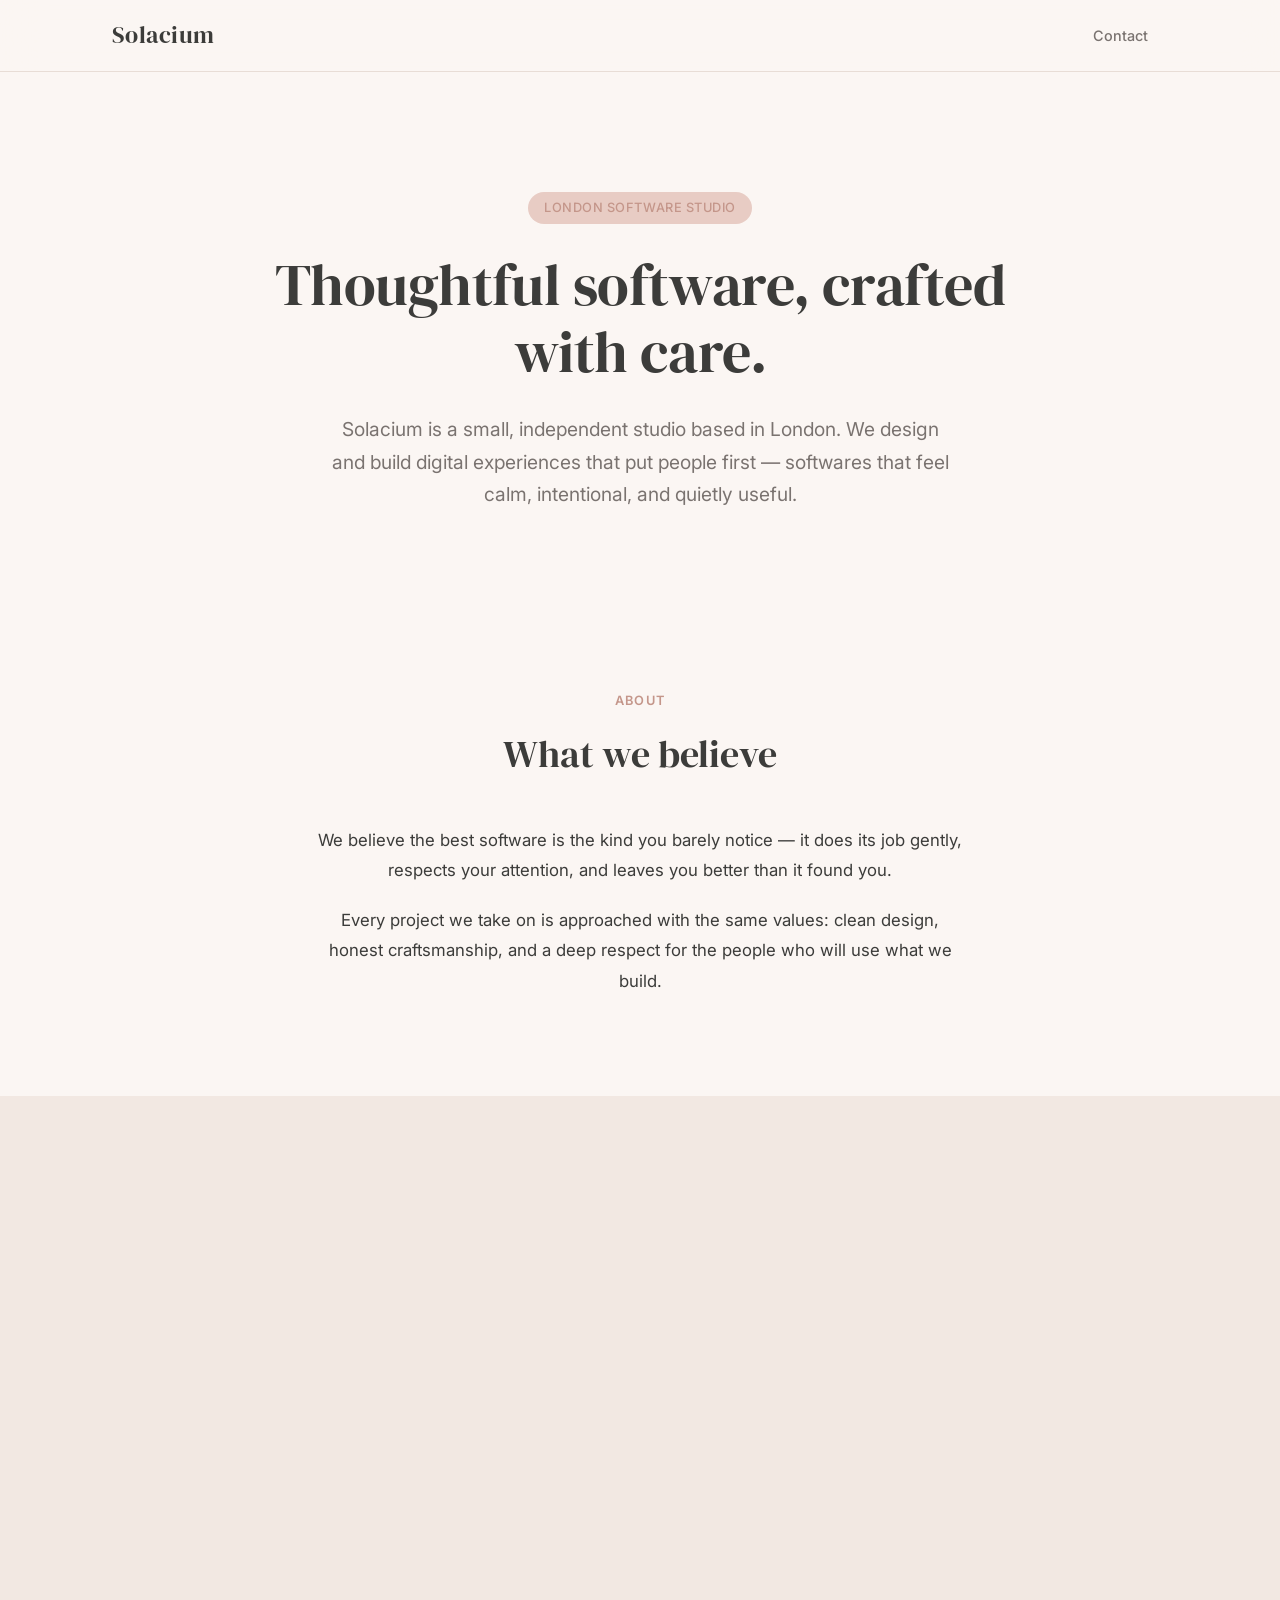
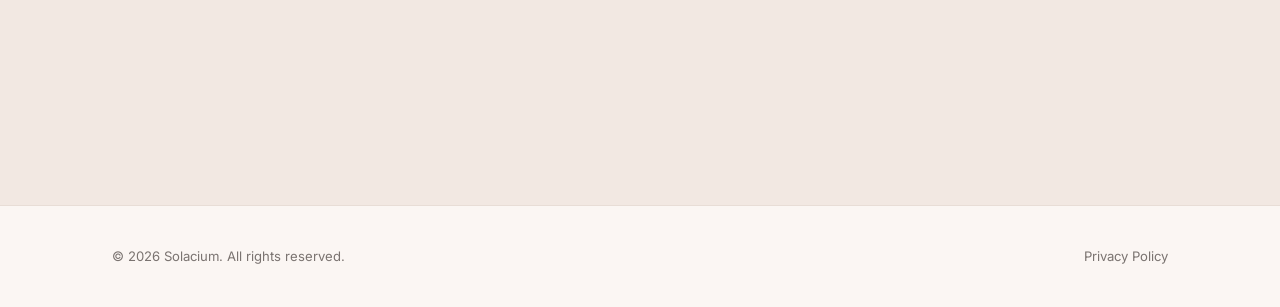
==== index.html @ 65225e89 "Initial Solacium website" ====
<!DOCTYPE html>
<html lang="en">
<head>
  <meta charset="UTF-8">
  <meta name="viewport" content="width=device-width, initial-scale=1.0">
  <title>Solacium — A London software studio</title>
  <meta name="description" content="Solacium is a London-based software studio crafting thoughtful digital experiences.">

  <meta property="og:title" content="Solacium">
  <meta property="og:description" content="A London-based software studio crafting thoughtful digital experiences.">
  <meta property="og:type" content="website">

  <link rel="preconnect" href="https://fonts.googleapis.com">
  <link rel="preconnect" href="https://fonts.gstatic.com" crossorigin>
  <link href="https://fonts.googleapis.com/css2?family=DM+Serif+Display&family=Inter:wght@400;500;600&display=swap" rel="stylesheet">

  <link rel="icon" type="image/png" href="/favicon.png">
  <link rel="apple-touch-icon" href="/favicon.png">
  <link rel="stylesheet" href="css/style.css">
</head>
<body>

  <!-- ─── Header ─── -->
  <header class="header" id="header">
    <div class="header-inner">
      <a href="/" class="logo">Solacium</a>
      <nav class="nav">
        <a href="#contact" class="nav-link">Contact</a>
      </nav>
    </div>
  </header>

  <!-- ─── Hero ─── -->
  <section class="hero">
    <div class="hero-inner">
      <span class="hero-badge fade-in-load">London Software Studio</span>
      <h1 class="fade-in-load delay-1">Thoughtful software, crafted with care.</h1>
      <p class="fade-in-load delay-2">Solacium is a small, independent studio based in London. We design and build digital experiences that put people first — softwares that feel calm, intentional, and quietly useful.</p>
    </div>
  </section>

  <!-- ─── About ─── -->
  <section class="section">
    <div class="section-inner">
      <div class="section-label fade-in">About</div>
      <h2 class="section-title fade-in">What we believe</h2>
      <p class="fade-in">We believe the best software is the kind you barely notice — it does its job gently, respects your attention, and leaves you better than it found you.</p>
      <p class="fade-in">Every project we take on is approached with the same values: clean design, honest craftsmanship, and a deep respect for the people who will use what we build.</p>
    </div>
  </section>

  <!-- ─── Contact ─── -->
  <section class="contact" id="contact">
    <div class="contact-inner">
      <h2 class="fade-in">Get in touch</h2>
      <p class="fade-in">We'd love to hear from you. Whether you have a question, an idea, or simply want to say hello, send us a message.</p>
      <form class="contact-form fade-in" method="POST" action="https://formspree.io/f/mlgoawag">
        <input type="text" name="name" placeholder="Your name" required>
        <input type="email" name="email" placeholder="Your email address" required>
        <textarea name="message" placeholder="Your message" required></textarea>
        <input type="hidden" name="_subject" value="New message from solacium.dev">
        <button type="submit">Send message</button>
      </form>
    </div>
  </section>

  <!-- ─── Footer ─── -->
  <footer class="footer">
    <div class="footer-inner">
      <div class="footer-left">&copy; 2026 Solacium. All rights reserved.</div>
      <div class="footer-links">
        <a href="/privacy.html">Privacy Policy</a>
      </div>
    </div>
  </footer>

  <script>
    // Sticky header shadow on scroll
    const header = document.getElementById('header');
    window.addEventListener('scroll', () => {
      header.classList.toggle('scrolled', window.scrollY > 10);
    });

    // Contact form handling
    document.querySelectorAll('.contact-form').forEach(function(form) {
      form.addEventListener('submit', function(e) {
        e.preventDefault();
        var btn = form.querySelector('button');
        btn.textContent = 'Sending...';
        btn.disabled = true;

        fetch(form.action, {
          method: 'POST',
          body: new FormData(form),
          headers: { 'Accept': 'application/json' }
        }).then(function(r) {
          if (r.ok) {
            btn.textContent = "Message sent — thank you!";
            form.querySelectorAll('input, textarea').forEach(function(el) {
              el.disabled = true;
              if (el.type !== 'hidden') el.value = '';
            });
          } else {
            btn.textContent = 'Try again';
            btn.disabled = false;
          }
        }).catch(function() {
          btn.textContent = 'Try again';
          btn.disabled = false;
        });
      });
    });

    // Scroll fade-in
    const observer = new IntersectionObserver((entries) => {
      entries.forEach(entry => {
        if (entry.isIntersecting) {
          entry.target.classList.add('visible');
        }
      });
    }, { threshold: 0.15 });

    document.querySelectorAll('.fade-in').forEach(el => observer.observe(el));
  </script>

</body>
</html>
---- css/style.css ----
/* ─── Reset & Base ─── */
*, *::before, *::after {
  margin: 0;
  padding: 0;
  box-sizing: border-box;
}

:root {
  --color-bg: #FBF6F3;
  --color-bg-warm: #F2E8E2;
  --color-text: #3C3C3A;
  --color-text-light: #7A7370;
  --color-accent: #C4968A;
  --color-accent-soft: #E8CCC4;
  --color-white: #FFFFFF;
  --color-card-bg: #FFFFFF;
  --color-border: #E8DDD6;
  --font-heading: 'DM Serif Display', Georgia, serif;
  --font-body: 'Inter', -apple-system, BlinkMacSystemFont, sans-serif;
  --max-width: 1120px;
  --header-height: 72px;
}

html {
  scroll-behavior: smooth;
  font-size: 16px;
}

body {
  font-family: var(--font-body);
  color: var(--color-text);
  background-color: var(--color-bg);
  line-height: 1.6;
  -webkit-font-smoothing: antialiased;
}

a {
  text-decoration: none;
  color: inherit;
}

/* ─── Header ─── */
.header {
  position: fixed;
  top: 0;
  left: 0;
  right: 0;
  height: var(--header-height);
  background: rgba(251, 246, 243, 0.85);
  backdrop-filter: blur(20px);
  -webkit-backdrop-filter: blur(20px);
  z-index: 100;
  border-bottom: 1px solid var(--color-border);
  transition: box-shadow 0.3s ease;
}

.header.scrolled {
  box-shadow: 0 2px 20px rgba(0, 0, 0, 0.06);
}

.header-inner {
  max-width: var(--max-width);
  margin: 0 auto;
  padding: 0 32px;
  height: 100%;
  display: flex;
  align-items: center;
  justify-content: space-between;
}

.logo {
  font-family: var(--font-heading);
  font-size: 1.5rem;
  color: var(--color-text);
  letter-spacing: 0.02em;
}

.nav {
  display: flex;
  gap: 8px;
}

.nav-link {
  font-size: 0.9rem;
  font-weight: 500;
  color: var(--color-text-light);
  padding: 8px 20px;
  border-radius: 100px;
  transition: all 0.2s ease;
}

.nav-link:hover {
  color: var(--color-text);
  background: var(--color-bg-warm);
}

/* ─── Hero ─── */
.hero {
  padding-top: calc(var(--header-height) + 120px);
  padding-bottom: 100px;
  text-align: center;
}

.hero-inner {
  max-width: 800px;
  margin: 0 auto;
  padding: 0 32px;
}

.hero-badge {
  display: inline-block;
  font-size: 0.8rem;
  font-weight: 500;
  color: var(--color-accent);
  background: var(--color-accent-soft);
  padding: 6px 16px;
  border-radius: 100px;
  margin-bottom: 28px;
  letter-spacing: 0.04em;
  text-transform: uppercase;
}

.hero h1 {
  font-family: var(--font-heading);
  font-size: 3.6rem;
  font-weight: 400;
  line-height: 1.15;
  color: var(--color-text);
  margin-bottom: 28px;
  letter-spacing: -0.01em;
}

.hero p {
  font-size: 1.2rem;
  color: var(--color-text-light);
  max-width: 620px;
  margin: 0 auto;
  line-height: 1.7;
}

/* ─── Section ─── */
.section {
  padding: 80px 0;
}

.section-inner {
  max-width: 720px;
  margin: 0 auto;
  padding: 0 32px;
}

.section-label {
  font-size: 0.8rem;
  font-weight: 600;
  color: var(--color-accent);
  text-transform: uppercase;
  letter-spacing: 0.1em;
  text-align: center;
  margin-bottom: 12px;
}

.section-title {
  font-family: var(--font-heading);
  font-size: 2.4rem;
  font-weight: 400;
  text-align: center;
  margin-bottom: 40px;
  color: var(--color-text);
}

.section p {
  font-size: 1.05rem;
  color: var(--color-text);
  line-height: 1.8;
  text-align: center;
  margin-bottom: 20px;
}

/* ─── Contact ─── */
.contact {
  padding: 80px 0 120px;
  background: var(--color-bg-warm);
  text-align: center;
}

.contact-inner {
  max-width: 560px;
  margin: 0 auto;
  padding: 0 32px;
}

.contact h2 {
  font-family: var(--font-heading);
  font-size: 2.4rem;
  font-weight: 400;
  margin-bottom: 16px;
  color: var(--color-text);
}

.contact p {
  font-size: 1.05rem;
  color: var(--color-text-light);
  margin-bottom: 36px;
  line-height: 1.7;
}

.contact-form {
  display: flex;
  flex-direction: column;
  gap: 14px;
}

.contact-form input,
.contact-form textarea {
  padding: 14px 20px;
  border-radius: 12px;
  border: 1px solid var(--color-border);
  background: var(--color-white);
  font-family: var(--font-body);
  font-size: 0.95rem;
  color: var(--color-text);
  outline: none;
  transition: border-color 0.2s;
  width: 100%;
}

.contact-form input:focus,
.contact-form textarea:focus {
  border-color: var(--color-accent);
}

.contact-form textarea {
  min-height: 140px;
  resize: vertical;
  font-family: var(--font-body);
}

.contact-form input::placeholder,
.contact-form textarea::placeholder {
  color: var(--color-text-light);
}

.contact-form button {
  padding: 16px 32px;
  border-radius: 12px;
  border: none;
  background: var(--color-text);
  color: var(--color-white);
  font-family: var(--font-body);
  font-size: 0.95rem;
  font-weight: 500;
  cursor: pointer;
  transition: all 0.25s ease;
  margin-top: 8px;
}

.contact-form button:hover:not(:disabled) {
  background: #2a2a28;
  transform: translateY(-1px);
}

.contact-form button:disabled {
  cursor: default;
  background: var(--color-accent);
}

/* ─── Footer ─── */
.footer {
  padding: 40px 0;
  border-top: 1px solid var(--color-border);
  background: var(--color-bg);
}

.footer-inner {
  max-width: var(--max-width);
  margin: 0 auto;
  padding: 0 32px;
  display: flex;
  justify-content: space-between;
  align-items: center;
}

.footer-left {
  font-size: 0.82rem;
  color: var(--color-text-light);
}

.footer-links {
  display: flex;
  gap: 24px;
}

.footer-links a {
  font-size: 0.82rem;
  color: var(--color-text-light);
  transition: color 0.2s;
}

.footer-links a:hover {
  color: var(--color-text);
}

/* ─── Scroll Fade-in ─── */
.fade-in {
  opacity: 0;
  transform: translateY(24px);
  transition: opacity 0.7s ease, transform 0.7s ease;
}

.fade-in.visible {
  opacity: 1;
  transform: translateY(0);
}

.fade-in-load {
  opacity: 0;
  transform: translateY(24px);
  animation: fadeInUp 0.7s ease forwards;
}

@keyframes fadeInUp {
  to {
    opacity: 1;
    transform: translateY(0);
  }
}

.fade-in-load.delay-1 { animation-delay: 0.1s; }
.fade-in-load.delay-2 { animation-delay: 0.2s; }
.fade-in-load.delay-3 { animation-delay: 0.3s; }

/* ─── Responsive ─── */
@media (max-width: 768px) {
  .hero {
    padding-top: calc(var(--header-height) + 60px);
    padding-bottom: 60px;
  }

  .hero h1 {
    font-size: 2.4rem;
  }

  .hero p {
    font-size: 1rem;
  }

  .section-title,
  .contact h2 {
    font-size: 1.9rem;
  }

  .footer-inner {
    flex-direction: column;
    gap: 16px;
    text-align: center;
  }

  .section-inner,
  .contact-inner,
  .hero-inner,
  .header-inner {
    padding: 0 20px;
  }
}
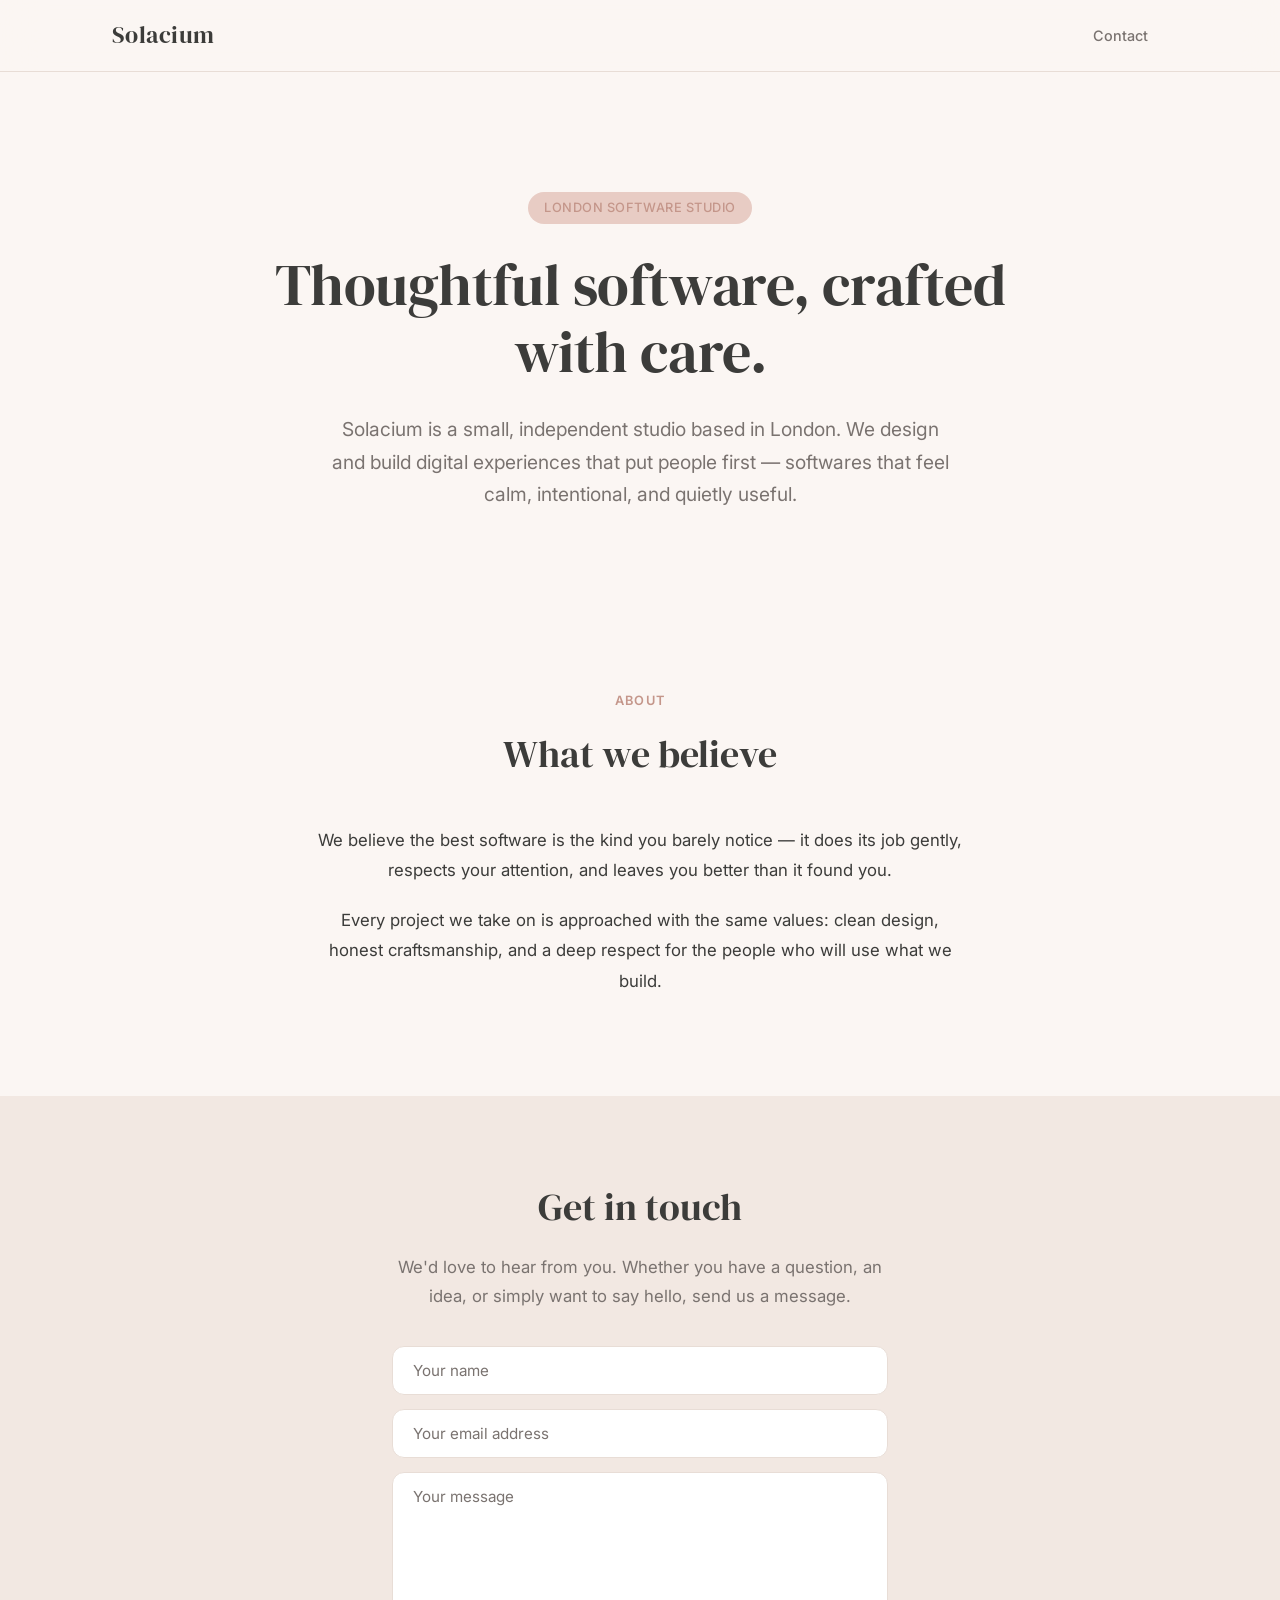
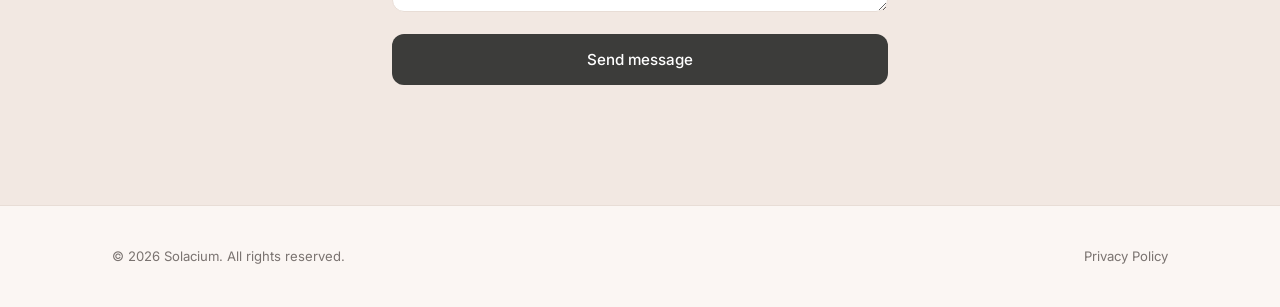
==== commit cf529368: "Add noindex meta tags and block all crawlers" ====
--- a/index.html
+++ b/index.html
@@ -5,6 +5,9 @@
   <meta name="viewport" content="width=device-width, initial-scale=1.0">
   <title>Solacium — A London software studio</title>
   <meta name="description" content="Solacium is a London-based software studio crafting thoughtful digital experiences.">
+
+  <meta name="robots" content="noindex, nofollow, noarchive, nosnippet, noimageindex">
+  <meta name="googlebot" content="noindex, nofollow">
 
   <meta property="og:title" content="Solacium">
   <meta property="og:description" content="A London-based software studio crafting thoughtful digital experiences.">
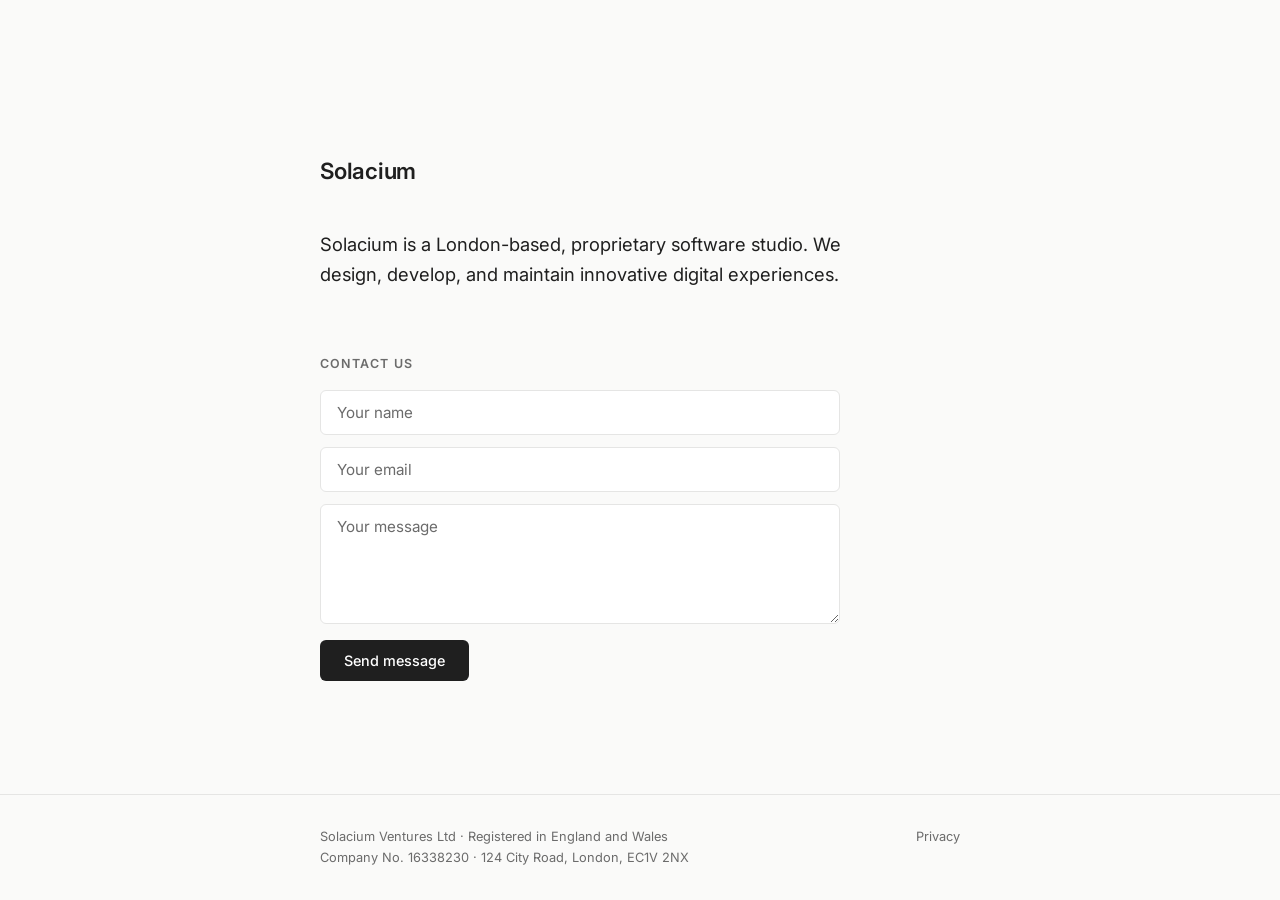
==== commit 401de421: "Minimal neutral redesign" ====
--- a/index.html
+++ b/index.html
@@ -3,19 +3,14 @@
 <head>
   <meta charset="UTF-8">
   <meta name="viewport" content="width=device-width, initial-scale=1.0">
-  <title>Solacium — A London software studio</title>
-  <meta name="description" content="Solacium is a London-based software studio crafting thoughtful digital experiences.">
-
+  <title>Solacium</title>
+  <meta name="description" content="Solacium — a London-based software studio.">
   <meta name="robots" content="noindex, nofollow, noarchive, nosnippet, noimageindex">
   <meta name="googlebot" content="noindex, nofollow">
 
-  <meta property="og:title" content="Solacium">
-  <meta property="og:description" content="A London-based software studio crafting thoughtful digital experiences.">
-  <meta property="og:type" content="website">
-
   <link rel="preconnect" href="https://fonts.googleapis.com">
   <link rel="preconnect" href="https://fonts.gstatic.com" crossorigin>
-  <link href="https://fonts.googleapis.com/css2?family=DM+Serif+Display&family=Inter:wght@400;500;600&display=swap" rel="stylesheet">
+  <link href="https://fonts.googleapis.com/css2?family=Inter:wght@400;500;600&display=swap" rel="stylesheet">
 
   <link rel="icon" type="image/png" href="/favicon.png">
   <link rel="apple-touch-icon" href="/favicon.png">
@@ -23,67 +18,39 @@
 </head>
 <body>
 
-  <!-- ─── Header ─── -->
-  <header class="header" id="header">
-    <div class="header-inner">
-      <a href="/" class="logo">Solacium</a>
-      <nav class="nav">
-        <a href="#contact" class="nav-link">Contact</a>
-      </nav>
+  <main>
+    <div class="container">
+      <div class="hero">
+        <div class="logo">Solacium</div>
+        <p class="tagline">Solacium is a London-based, proprietary software studio. We design, develop, and maintain innovative digital experiences.</p>
+      </div>
+
+      <div class="contact-section">
+        <div class="contact-label">Contact us</div>
+        <form class="contact-form" method="POST" action="https://formspree.io/f/mlgoawag">
+          <input type="text" name="name" placeholder="Your name" required>
+          <input type="email" name="email" placeholder="Your email" required>
+          <textarea name="message" placeholder="Your message" required></textarea>
+          <input type="hidden" name="_subject" value="New message from solacium.dev">
+          <button type="submit">Send message</button>
+        </form>
+      </div>
     </div>
-  </header>
+  </main>
 
-  <!-- ─── Hero ─── -->
-  <section class="hero">
-    <div class="hero-inner">
-      <span class="hero-badge fade-in-load">London Software Studio</span>
-      <h1 class="fade-in-load delay-1">Thoughtful software, crafted with care.</h1>
-      <p class="fade-in-load delay-2">Solacium is a small, independent studio based in London. We design and build digital experiences that put people first — softwares that feel calm, intentional, and quietly useful.</p>
-    </div>
-  </section>
-
-  <!-- ─── About ─── -->
-  <section class="section">
-    <div class="section-inner">
-      <div class="section-label fade-in">About</div>
-      <h2 class="section-title fade-in">What we believe</h2>
-      <p class="fade-in">We believe the best software is the kind you barely notice — it does its job gently, respects your attention, and leaves you better than it found you.</p>
-      <p class="fade-in">Every project we take on is approached with the same values: clean design, honest craftsmanship, and a deep respect for the people who will use what we build.</p>
-    </div>
-  </section>
-
-  <!-- ─── Contact ─── -->
-  <section class="contact" id="contact">
-    <div class="contact-inner">
-      <h2 class="fade-in">Get in touch</h2>
-      <p class="fade-in">We'd love to hear from you. Whether you have a question, an idea, or simply want to say hello, send us a message.</p>
-      <form class="contact-form fade-in" method="POST" action="https://formspree.io/f/mlgoawag">
-        <input type="text" name="name" placeholder="Your name" required>
-        <input type="email" name="email" placeholder="Your email address" required>
-        <textarea name="message" placeholder="Your message" required></textarea>
-        <input type="hidden" name="_subject" value="New message from solacium.dev">
-        <button type="submit">Send message</button>
-      </form>
-    </div>
-  </section>
-
-  <!-- ─── Footer ─── -->
   <footer class="footer">
     <div class="footer-inner">
-      <div class="footer-left">&copy; 2026 Solacium. All rights reserved.</div>
+      <div class="footer-info">
+        Solacium Ventures Ltd &middot; Registered in England and Wales<br>
+        Company No. 16338230 &middot; 124 City Road, London, EC1V 2NX
+      </div>
       <div class="footer-links">
-        <a href="/privacy.html">Privacy Policy</a>
+        <a href="/privacy.html">Privacy</a>
       </div>
     </div>
   </footer>
 
   <script>
-    // Sticky header shadow on scroll
-    const header = document.getElementById('header');
-    window.addEventListener('scroll', () => {
-      header.classList.toggle('scrolled', window.scrollY > 10);
-    });
-
     // Contact form handling
     document.querySelectorAll('.contact-form').forEach(function(form) {
       form.addEventListener('submit', function(e) {
@@ -98,7 +65,7 @@
           headers: { 'Accept': 'application/json' }
         }).then(function(r) {
           if (r.ok) {
-            btn.textContent = "Message sent — thank you!";
+            btn.textContent = 'Message sent — thank you';
             form.querySelectorAll('input, textarea').forEach(function(el) {
               el.disabled = true;
               if (el.type !== 'hidden') el.value = '';
@@ -113,17 +80,6 @@
         });
       });
     });
-
-    // Scroll fade-in
-    const observer = new IntersectionObserver((entries) => {
-      entries.forEach(entry => {
-        if (entry.isIntersecting) {
-          entry.target.classList.add('visible');
-        }
-      });
-    }, { threshold: 0.15 });
-
-    document.querySelectorAll('.fade-in').forEach(el => observer.observe(el));
   </script>
 
 </body>
--- a/css/style.css
+++ b/css/style.css
@@ -6,23 +6,17 @@
 }
 
 :root {
-  --color-bg: #FBF6F3;
-  --color-bg-warm: #F2E8E2;
-  --color-text: #3C3C3A;
-  --color-text-light: #7A7370;
-  --color-accent: #C4968A;
-  --color-accent-soft: #E8CCC4;
-  --color-white: #FFFFFF;
-  --color-card-bg: #FFFFFF;
-  --color-border: #E8DDD6;
-  --font-heading: 'DM Serif Display', Georgia, serif;
+  --color-bg: #FAFAF9;
+  --color-surface: #FFFFFF;
+  --color-text: #1F1F1F;
+  --color-text-light: #6B6B6B;
+  --color-border: #E5E5E4;
+  --color-accent: #1F1F1F;
   --font-body: 'Inter', -apple-system, BlinkMacSystemFont, sans-serif;
-  --max-width: 1120px;
-  --header-height: 72px;
+  --max-width: 640px;
 }
 
 html {
-  scroll-behavior: smooth;
   font-size: 16px;
 }
 
@@ -32,333 +26,229 @@
   background-color: var(--color-bg);
   line-height: 1.6;
   -webkit-font-smoothing: antialiased;
+  min-height: 100vh;
+  display: flex;
+  flex-direction: column;
 }
 
 a {
+  color: var(--color-text);
   text-decoration: none;
-  color: inherit;
-}
-
-/* ─── Header ─── */
-.header {
-  position: fixed;
-  top: 0;
-  left: 0;
-  right: 0;
-  height: var(--header-height);
-  background: rgba(251, 246, 243, 0.85);
-  backdrop-filter: blur(20px);
-  -webkit-backdrop-filter: blur(20px);
-  z-index: 100;
-  border-bottom: 1px solid var(--color-border);
-  transition: box-shadow 0.3s ease;
-}
-
-.header.scrolled {
-  box-shadow: 0 2px 20px rgba(0, 0, 0, 0.06);
-}
-
-.header-inner {
+}
+
+a:hover {
+  text-decoration: underline;
+}
+
+/* ─── Main ─── */
+main {
+  flex: 1;
+  display: flex;
+  align-items: center;
+  justify-content: center;
+  padding: 80px 24px 40px;
+}
+
+.container {
   max-width: var(--max-width);
-  margin: 0 auto;
-  padding: 0 32px;
-  height: 100%;
-  display: flex;
-  align-items: center;
-  justify-content: space-between;
+  width: 100%;
+}
+
+/* ─── Hero ─── */
+.hero {
+  margin-bottom: 64px;
 }
 
 .logo {
-  font-family: var(--font-heading);
-  font-size: 1.5rem;
-  color: var(--color-text);
-  letter-spacing: 0.02em;
-}
-
-.nav {
-  display: flex;
-  gap: 8px;
-}
-
-.nav-link {
+  font-size: 1.4rem;
+  font-weight: 600;
+  letter-spacing: -0.01em;
+  margin-bottom: 40px;
+  color: var(--color-text);
+}
+
+.tagline {
+  font-size: 1.15rem;
+  line-height: 1.65;
+  color: var(--color-text);
+  max-width: 560px;
+}
+
+/* ─── Contact ─── */
+.contact-section {
+  margin-top: 48px;
+}
+
+.contact-label {
+  font-size: 0.78rem;
+  font-weight: 600;
+  color: var(--color-text-light);
+  text-transform: uppercase;
+  letter-spacing: 0.1em;
+  margin-bottom: 16px;
+}
+
+.contact-form {
+  display: flex;
+  flex-direction: column;
+  gap: 12px;
+  max-width: 520px;
+}
+
+.contact-form input,
+.contact-form textarea {
+  padding: 12px 16px;
+  border-radius: 6px;
+  border: 1px solid var(--color-border);
+  background: var(--color-surface);
+  font-family: var(--font-body);
+  font-size: 0.95rem;
+  color: var(--color-text);
+  outline: none;
+  transition: border-color 0.15s;
+  width: 100%;
+}
+
+.contact-form input:focus,
+.contact-form textarea:focus {
+  border-color: var(--color-text);
+}
+
+.contact-form textarea {
+  min-height: 120px;
+  resize: vertical;
+  font-family: var(--font-body);
+}
+
+.contact-form input::placeholder,
+.contact-form textarea::placeholder {
+  color: var(--color-text-light);
+}
+
+.contact-form button {
+  padding: 12px 24px;
+  border-radius: 6px;
+  border: none;
+  background: var(--color-text);
+  color: var(--color-surface);
+  font-family: var(--font-body);
   font-size: 0.9rem;
   font-weight: 500;
-  color: var(--color-text-light);
-  padding: 8px 20px;
-  border-radius: 100px;
-  transition: all 0.2s ease;
-}
-
-.nav-link:hover {
-  color: var(--color-text);
-  background: var(--color-bg-warm);
-}
-
-/* ─── Hero ─── */
-.hero {
-  padding-top: calc(var(--header-height) + 120px);
-  padding-bottom: 100px;
-  text-align: center;
-}
-
-.hero-inner {
-  max-width: 800px;
-  margin: 0 auto;
-  padding: 0 32px;
-}
-
-.hero-badge {
-  display: inline-block;
-  font-size: 0.8rem;
-  font-weight: 500;
-  color: var(--color-accent);
-  background: var(--color-accent-soft);
-  padding: 6px 16px;
-  border-radius: 100px;
-  margin-bottom: 28px;
-  letter-spacing: 0.04em;
-  text-transform: uppercase;
-}
-
-.hero h1 {
-  font-family: var(--font-heading);
-  font-size: 3.6rem;
-  font-weight: 400;
-  line-height: 1.15;
-  color: var(--color-text);
-  margin-bottom: 28px;
-  letter-spacing: -0.01em;
-}
-
-.hero p {
-  font-size: 1.2rem;
-  color: var(--color-text-light);
-  max-width: 620px;
-  margin: 0 auto;
-  line-height: 1.7;
-}
-
-/* ─── Section ─── */
-.section {
-  padding: 80px 0;
-}
-
-.section-inner {
-  max-width: 720px;
-  margin: 0 auto;
-  padding: 0 32px;
-}
-
-.section-label {
-  font-size: 0.8rem;
-  font-weight: 600;
-  color: var(--color-accent);
-  text-transform: uppercase;
-  letter-spacing: 0.1em;
-  text-align: center;
-  margin-bottom: 12px;
-}
-
-.section-title {
-  font-family: var(--font-heading);
-  font-size: 2.4rem;
-  font-weight: 400;
-  text-align: center;
-  margin-bottom: 40px;
-  color: var(--color-text);
-}
-
-.section p {
-  font-size: 1.05rem;
-  color: var(--color-text);
-  line-height: 1.8;
-  text-align: center;
-  margin-bottom: 20px;
-}
-
-/* ─── Contact ─── */
-.contact {
-  padding: 80px 0 120px;
-  background: var(--color-bg-warm);
-  text-align: center;
-}
-
-.contact-inner {
-  max-width: 560px;
-  margin: 0 auto;
-  padding: 0 32px;
-}
-
-.contact h2 {
-  font-family: var(--font-heading);
-  font-size: 2.4rem;
-  font-weight: 400;
-  margin-bottom: 16px;
-  color: var(--color-text);
-}
-
-.contact p {
-  font-size: 1.05rem;
-  color: var(--color-text-light);
-  margin-bottom: 36px;
-  line-height: 1.7;
-}
-
-.contact-form {
-  display: flex;
-  flex-direction: column;
-  gap: 14px;
-}
-
-.contact-form input,
-.contact-form textarea {
-  padding: 14px 20px;
-  border-radius: 12px;
-  border: 1px solid var(--color-border);
-  background: var(--color-white);
-  font-family: var(--font-body);
-  font-size: 0.95rem;
-  color: var(--color-text);
-  outline: none;
-  transition: border-color 0.2s;
-  width: 100%;
-}
-
-.contact-form input:focus,
-.contact-form textarea:focus {
-  border-color: var(--color-accent);
-}
-
-.contact-form textarea {
-  min-height: 140px;
-  resize: vertical;
-  font-family: var(--font-body);
-}
-
-.contact-form input::placeholder,
-.contact-form textarea::placeholder {
-  color: var(--color-text-light);
-}
-
-.contact-form button {
-  padding: 16px 32px;
-  border-radius: 12px;
-  border: none;
-  background: var(--color-text);
-  color: var(--color-white);
-  font-family: var(--font-body);
-  font-size: 0.95rem;
-  font-weight: 500;
   cursor: pointer;
-  transition: all 0.25s ease;
-  margin-top: 8px;
+  transition: background 0.15s;
+  align-self: flex-start;
+  margin-top: 4px;
 }
 
 .contact-form button:hover:not(:disabled) {
-  background: #2a2a28;
-  transform: translateY(-1px);
+  background: #000;
 }
 
 .contact-form button:disabled {
+  background: var(--color-text-light);
   cursor: default;
-  background: var(--color-accent);
 }
 
 /* ─── Footer ─── */
 .footer {
-  padding: 40px 0;
+  padding: 32px 24px;
   border-top: 1px solid var(--color-border);
-  background: var(--color-bg);
+  font-size: 0.8rem;
+  color: var(--color-text-light);
 }
 
 .footer-inner {
   max-width: var(--max-width);
   margin: 0 auto;
-  padding: 0 32px;
-  display: flex;
+  display: flex;
+  flex-wrap: wrap;
   justify-content: space-between;
-  align-items: center;
-}
-
-.footer-left {
-  font-size: 0.82rem;
-  color: var(--color-text-light);
-}
-
-.footer-links {
-  display: flex;
-  gap: 24px;
+  gap: 12px;
+}
+
+.footer-info {
+  line-height: 1.6;
 }
 
 .footer-links a {
-  font-size: 0.82rem;
-  color: var(--color-text-light);
-  transition: color 0.2s;
+  color: var(--color-text-light);
+  margin-left: 16px;
 }
 
 .footer-links a:hover {
   color: var(--color-text);
-}
-
-/* ─── Scroll Fade-in ─── */
-.fade-in {
-  opacity: 0;
-  transform: translateY(24px);
-  transition: opacity 0.7s ease, transform 0.7s ease;
-}
-
-.fade-in.visible {
-  opacity: 1;
-  transform: translateY(0);
-}
-
-.fade-in-load {
-  opacity: 0;
-  transform: translateY(24px);
-  animation: fadeInUp 0.7s ease forwards;
-}
-
-@keyframes fadeInUp {
-  to {
-    opacity: 1;
-    transform: translateY(0);
-  }
-}
-
-.fade-in-load.delay-1 { animation-delay: 0.1s; }
-.fade-in-load.delay-2 { animation-delay: 0.2s; }
-.fade-in-load.delay-3 { animation-delay: 0.3s; }
+  text-decoration: none;
+}
+
+/* ─── Privacy page ─── */
+.privacy main {
+  align-items: flex-start;
+}
+
+.privacy h1 {
+  font-size: 2rem;
+  font-weight: 600;
+  margin-bottom: 8px;
+  letter-spacing: -0.01em;
+}
+
+.privacy .subtitle {
+  font-size: 0.9rem;
+  color: var(--color-text-light);
+  margin-bottom: 40px;
+}
+
+.privacy h2 {
+  font-size: 1.15rem;
+  font-weight: 600;
+  margin-top: 32px;
+  margin-bottom: 12px;
+}
+
+.privacy p {
+  font-size: 0.95rem;
+  line-height: 1.7;
+  margin-bottom: 14px;
+}
+
+.privacy ul {
+  padding-left: 22px;
+  margin-bottom: 14px;
+}
+
+.privacy li {
+  font-size: 0.95rem;
+  line-height: 1.7;
+  margin-bottom: 6px;
+}
+
+.back-link {
+  display: inline-block;
+  font-size: 0.85rem;
+  color: var(--color-text-light);
+  margin-bottom: 24px;
+}
+
+.back-link:hover {
+  color: var(--color-text);
+  text-decoration: none;
+}
 
 /* ─── Responsive ─── */
-@media (max-width: 768px) {
-  .hero {
-    padding-top: calc(var(--header-height) + 60px);
-    padding-bottom: 60px;
-  }
-
-  .hero h1 {
-    font-size: 2.4rem;
-  }
-
-  .hero p {
-    font-size: 1rem;
-  }
-
-  .section-title,
-  .contact h2 {
-    font-size: 1.9rem;
+@media (max-width: 640px) {
+  main {
+    padding: 60px 20px 30px;
+  }
+
+  .tagline {
+    font-size: 1.05rem;
   }
 
   .footer-inner {
     flex-direction: column;
-    gap: 16px;
-    text-align: center;
-  }
-
-  .section-inner,
-  .contact-inner,
-  .hero-inner,
-  .header-inner {
-    padding: 0 20px;
-  }
-}
+  }
+
+  .footer-links a:first-child {
+    margin-left: 0;
+  }
+}
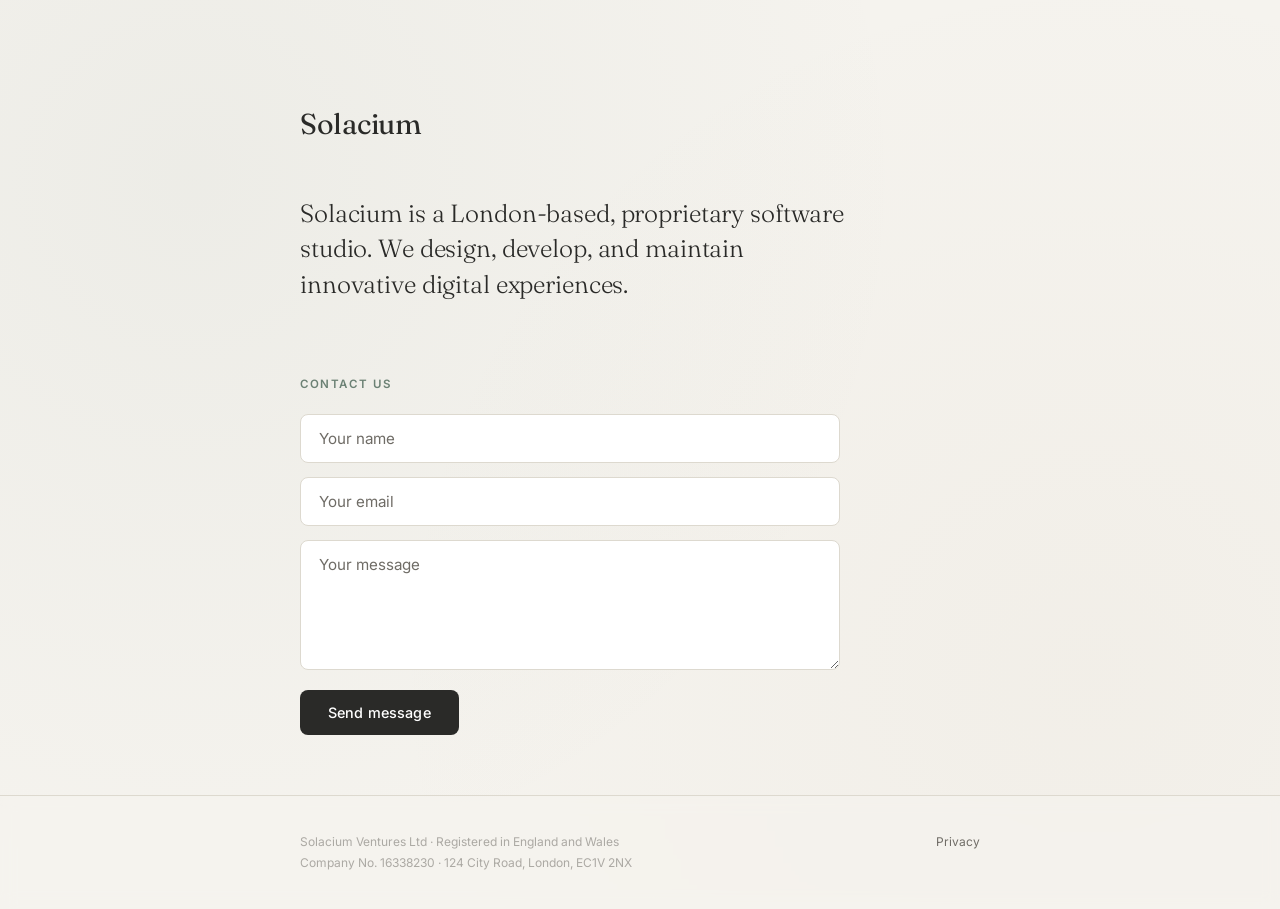
==== commit 15f7ed22: "Warmer beige background, Fraunces serif, real privacy policy, contact anchor, subtler footer" ====
--- a/index.html
+++ b/index.html
@@ -10,7 +10,7 @@
 
   <link rel="preconnect" href="https://fonts.googleapis.com">
   <link rel="preconnect" href="https://fonts.gstatic.com" crossorigin>
-  <link href="https://fonts.googleapis.com/css2?family=Inter:wght@400;500;600&display=swap" rel="stylesheet">
+  <link href="https://fonts.googleapis.com/css2?family=Fraunces:wght@300;400;500&family=Inter:wght@400;500;600&display=swap" rel="stylesheet">
 
   <link rel="icon" type="image/png" href="/favicon.png">
   <link rel="apple-touch-icon" href="/favicon.png">
@@ -25,7 +25,7 @@
         <p class="tagline">Solacium is a London-based, proprietary software studio. We design, develop, and maintain innovative digital experiences.</p>
       </div>
 
-      <div class="contact-section">
+      <div class="contact-section" id="contact">
         <div class="contact-label">Contact us</div>
         <form class="contact-form" method="POST" action="https://formspree.io/f/mlgoawag">
           <input type="text" name="name" placeholder="Your name" required>
@@ -51,7 +51,6 @@
   </footer>
 
   <script>
-    // Contact form handling
     document.querySelectorAll('.contact-form').forEach(function(form) {
       form.addEventListener('submit', function(e) {
         e.preventDefault();
--- a/css/style.css
+++ b/css/style.css
@@ -6,25 +6,32 @@
 }
 
 :root {
-  --color-bg: #FAFAF9;
+  --color-bg: #F5F3EE;
+  --color-bg-alt: #EEEBE3;
   --color-surface: #FFFFFF;
-  --color-text: #1F1F1F;
-  --color-text-light: #6B6B6B;
-  --color-border: #E5E5E4;
-  --color-accent: #1F1F1F;
+  --color-text: #2A2A28;
+  --color-text-light: #6F6C66;
+  --color-border: #DDD9CF;
+  --color-accent: #6B8174;
+  --font-heading: 'Fraunces', Georgia, serif;
   --font-body: 'Inter', -apple-system, BlinkMacSystemFont, sans-serif;
-  --max-width: 640px;
+  --max-width: 680px;
 }
 
 html {
   font-size: 16px;
+  scroll-behavior: smooth;
 }
 
 body {
   font-family: var(--font-body);
   color: var(--color-text);
   background-color: var(--color-bg);
-  line-height: 1.6;
+  background-image:
+    radial-gradient(circle at 15% 20%, rgba(107, 129, 116, 0.06) 0%, transparent 55%),
+    radial-gradient(circle at 85% 75%, rgba(180, 155, 120, 0.05) 0%, transparent 55%);
+  background-attachment: fixed;
+  line-height: 1.65;
   -webkit-font-smoothing: antialiased;
   min-height: 100vh;
   display: flex;
@@ -34,10 +41,11 @@
 a {
   color: var(--color-text);
   text-decoration: none;
+  transition: color 0.15s;
 }
 
 a:hover {
-  text-decoration: underline;
+  color: var(--color-accent);
 }
 
 /* ─── Main ─── */
@@ -46,7 +54,7 @@
   display: flex;
   align-items: center;
   justify-content: center;
-  padding: 80px 24px 40px;
+  padding: 100px 24px 60px;
 }
 
 .container {
@@ -56,66 +64,71 @@
 
 /* ─── Hero ─── */
 .hero {
-  margin-bottom: 64px;
+  margin-bottom: 72px;
 }
 
 .logo {
-  font-size: 1.4rem;
-  font-weight: 600;
+  font-family: var(--font-heading);
+  font-size: 1.8rem;
+  font-weight: 400;
   letter-spacing: -0.01em;
-  margin-bottom: 40px;
+  margin-bottom: 48px;
   color: var(--color-text);
 }
 
 .tagline {
-  font-size: 1.15rem;
-  line-height: 1.65;
+  font-family: var(--font-heading);
+  font-size: 1.55rem;
+  font-weight: 300;
+  line-height: 1.45;
   color: var(--color-text);
   max-width: 560px;
+  letter-spacing: -0.005em;
 }
 
 /* ─── Contact ─── */
 .contact-section {
-  margin-top: 48px;
+  margin-top: 56px;
 }
 
 .contact-label {
-  font-size: 0.78rem;
+  font-size: 0.72rem;
   font-weight: 600;
-  color: var(--color-text-light);
+  color: var(--color-accent);
   text-transform: uppercase;
-  letter-spacing: 0.1em;
-  margin-bottom: 16px;
+  letter-spacing: 0.14em;
+  margin-bottom: 20px;
 }
 
 .contact-form {
   display: flex;
   flex-direction: column;
-  gap: 12px;
-  max-width: 520px;
+  gap: 14px;
+  max-width: 540px;
 }
 
 .contact-form input,
 .contact-form textarea {
-  padding: 12px 16px;
-  border-radius: 6px;
+  padding: 14px 18px;
+  border-radius: 8px;
   border: 1px solid var(--color-border);
   background: var(--color-surface);
   font-family: var(--font-body);
   font-size: 0.95rem;
   color: var(--color-text);
   outline: none;
-  transition: border-color 0.15s;
+  transition: border-color 0.2s, box-shadow 0.2s;
   width: 100%;
 }
 
 .contact-form input:focus,
 .contact-form textarea:focus {
-  border-color: var(--color-text);
+  border-color: var(--color-accent);
+  box-shadow: 0 0 0 3px rgba(107, 129, 116, 0.1);
 }
 
 .contact-form textarea {
-  min-height: 120px;
+  min-height: 130px;
   resize: vertical;
   font-family: var(--font-body);
 }
@@ -126,8 +139,8 @@
 }
 
 .contact-form button {
-  padding: 12px 24px;
-  border-radius: 6px;
+  padding: 14px 28px;
+  border-radius: 8px;
   border: none;
   background: var(--color-text);
   color: var(--color-surface);
@@ -135,26 +148,38 @@
   font-size: 0.9rem;
   font-weight: 500;
   cursor: pointer;
-  transition: background 0.15s;
+  transition: all 0.2s;
   align-self: flex-start;
-  margin-top: 4px;
+  margin-top: 6px;
+  letter-spacing: 0.01em;
 }
 
 .contact-form button:hover:not(:disabled) {
-  background: #000;
+  background: var(--color-accent);
+  transform: translateY(-1px);
 }
 
 .contact-form button:disabled {
-  background: var(--color-text-light);
+  background: var(--color-accent);
   cursor: default;
 }
 
 /* ─── Footer ─── */
 .footer {
-  padding: 32px 24px;
+  padding: 36px 24px;
   border-top: 1px solid var(--color-border);
-  font-size: 0.8rem;
-  color: var(--color-text-light);
+  font-size: 0.75rem;
+  color: rgba(111, 108, 102, 0.55);
+  background: rgba(245, 243, 238, 0.6);
+  backdrop-filter: blur(8px);
+}
+
+.footer a {
+  color: rgba(111, 108, 102, 0.55);
+}
+
+.footer a:hover {
+  color: var(--color-text);
 }
 
 .footer-inner {
@@ -163,21 +188,20 @@
   display: flex;
   flex-wrap: wrap;
   justify-content: space-between;
-  gap: 12px;
+  gap: 14px;
 }
 
 .footer-info {
-  line-height: 1.6;
+  line-height: 1.7;
 }
 
 .footer-links a {
   color: var(--color-text-light);
-  margin-left: 16px;
-}
-
-.footer-links a:hover {
-  color: var(--color-text);
-  text-decoration: none;
+  margin-left: 18px;
+}
+
+.footer-links a:first-child {
+  margin-left: 0;
 }
 
 /* ─── Privacy page ─── */
@@ -186,62 +210,73 @@
 }
 
 .privacy h1 {
-  font-size: 2rem;
-  font-weight: 600;
+  font-family: var(--font-heading);
+  font-size: 2.4rem;
+  font-weight: 400;
   margin-bottom: 8px;
   letter-spacing: -0.01em;
 }
 
 .privacy .subtitle {
-  font-size: 0.9rem;
-  color: var(--color-text-light);
-  margin-bottom: 40px;
+  font-size: 0.88rem;
+  color: var(--color-text-light);
+  margin-bottom: 44px;
 }
 
 .privacy h2 {
-  font-size: 1.15rem;
-  font-weight: 600;
-  margin-top: 32px;
-  margin-bottom: 12px;
+  font-family: var(--font-heading);
+  font-size: 1.35rem;
+  font-weight: 400;
+  margin-top: 36px;
+  margin-bottom: 14px;
+  color: var(--color-text);
 }
 
 .privacy p {
-  font-size: 0.95rem;
-  line-height: 1.7;
-  margin-bottom: 14px;
+  font-size: 1rem;
+  line-height: 1.75;
+  margin-bottom: 16px;
 }
 
 .privacy ul {
   padding-left: 22px;
-  margin-bottom: 14px;
+  margin-bottom: 16px;
 }
 
 .privacy li {
-  font-size: 0.95rem;
-  line-height: 1.7;
-  margin-bottom: 6px;
+  font-size: 1rem;
+  line-height: 1.75;
+  margin-bottom: 8px;
 }
 
 .back-link {
   display: inline-block;
   font-size: 0.85rem;
   color: var(--color-text-light);
-  margin-bottom: 24px;
+  margin-bottom: 28px;
 }
 
 .back-link:hover {
-  color: var(--color-text);
-  text-decoration: none;
+  color: var(--color-accent);
 }
 
 /* ─── Responsive ─── */
 @media (max-width: 640px) {
   main {
-    padding: 60px 20px 30px;
+    padding: 60px 22px 40px;
   }
 
   .tagline {
-    font-size: 1.05rem;
+    font-size: 1.3rem;
+  }
+
+  .logo {
+    font-size: 1.5rem;
+    margin-bottom: 36px;
+  }
+
+  .hero {
+    margin-bottom: 56px;
   }
 
   .footer-inner {
@@ -251,4 +286,8 @@
   .footer-links a:first-child {
     margin-left: 0;
   }
-}
+
+  .privacy h1 {
+    font-size: 1.9rem;
+  }
+}
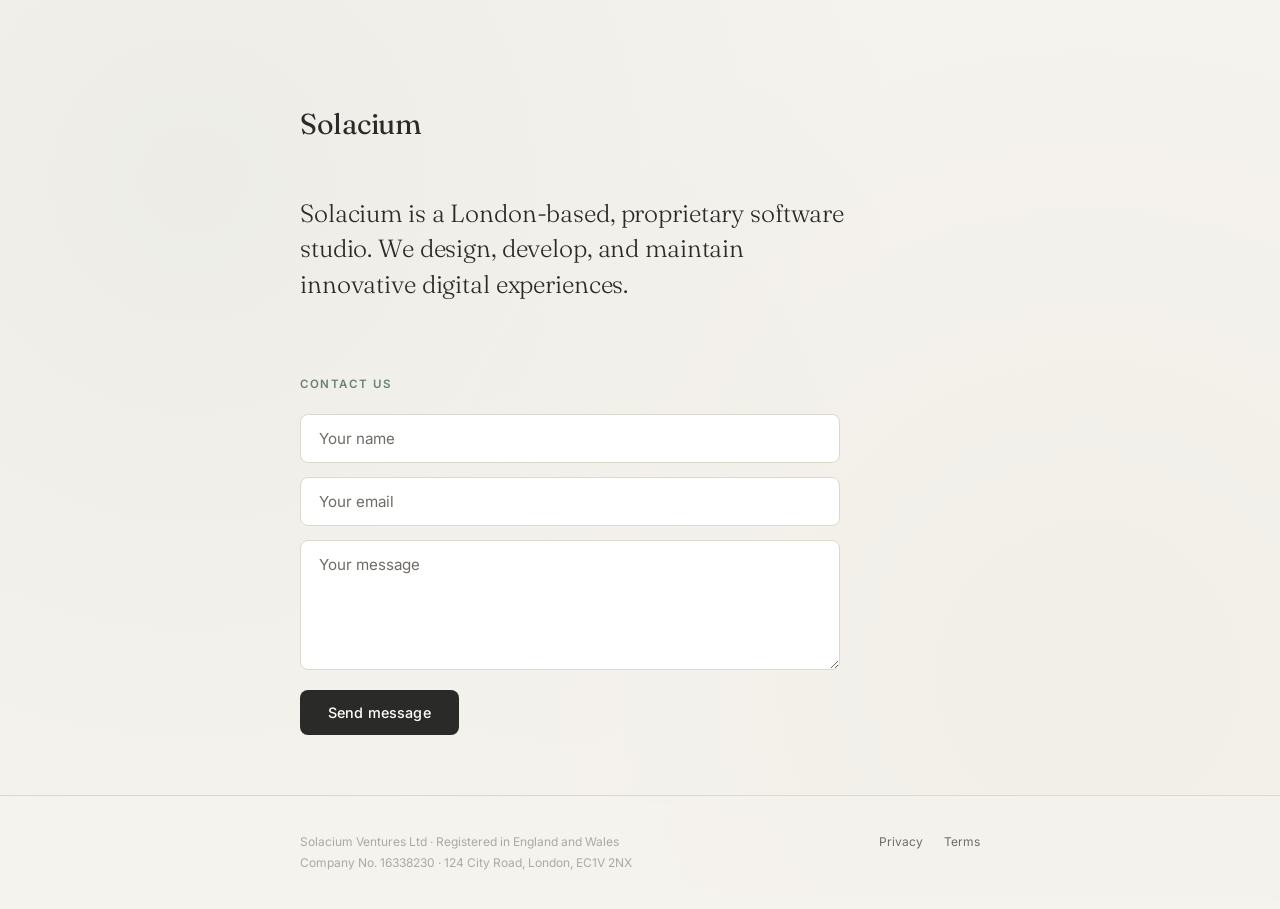
==== commit bf746bb4: "Add Terms of Use page for App Store compliance - Create terms.html with standard EULA covering subsc" ====
--- a/index.html
+++ b/index.html
@@ -46,6 +46,7 @@
       </div>
       <div class="footer-links">
         <a href="/privacy.html">Privacy</a>
+        <a href="/terms.html">Terms</a>
       </div>
     </div>
   </footer>
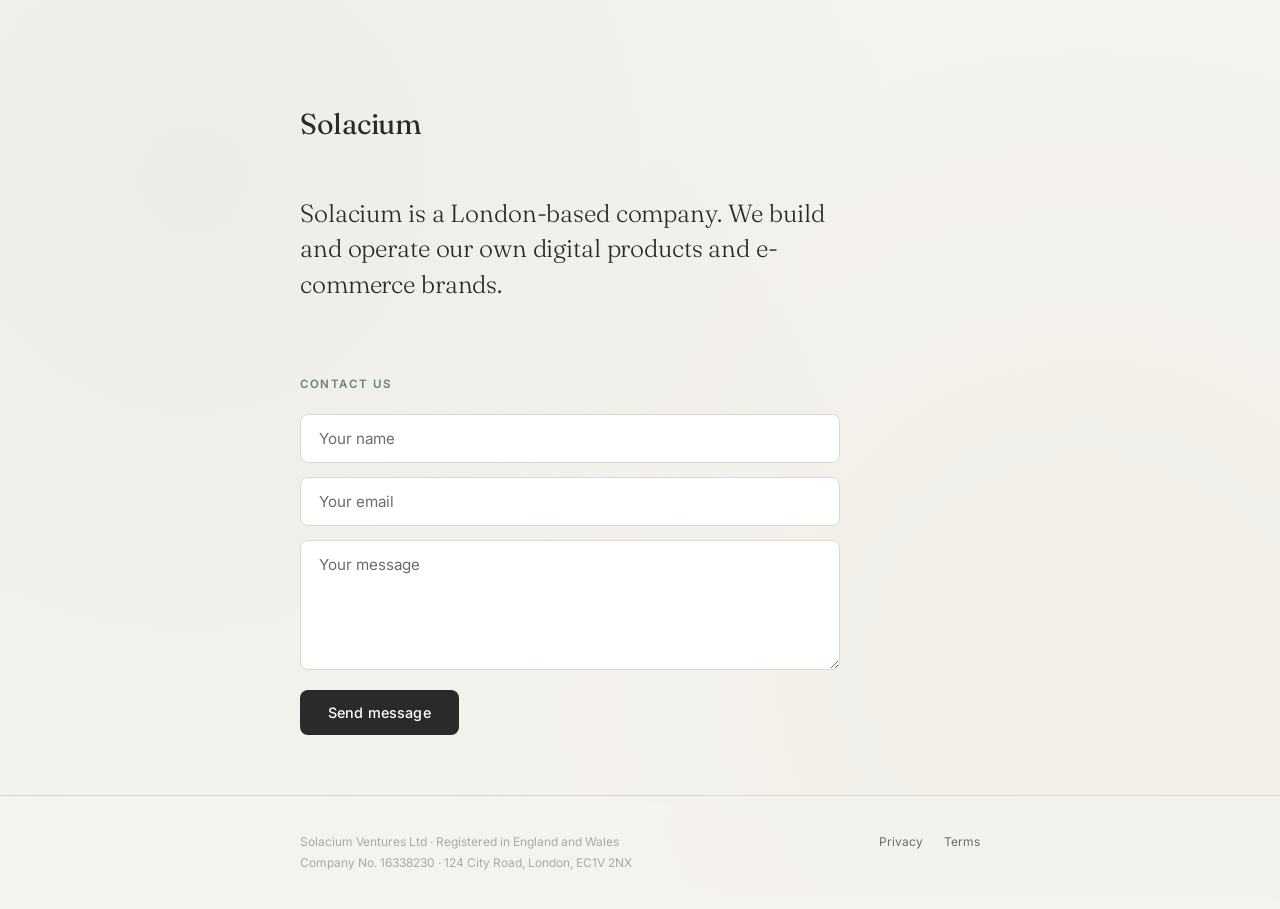
==== commit d0fb19d6: "Broaden tagline: software studio -> company with digital products and e-commerce brands Co-Authored-" ====
--- a/index.html
+++ b/index.html
@@ -22,7 +22,7 @@
     <div class="container">
       <div class="hero">
         <div class="logo">Solacium</div>
-        <p class="tagline">Solacium is a London-based, proprietary software studio. We design, develop, and maintain innovative digital experiences.</p>
+        <p class="tagline">Solacium is a London-based company. We build and operate our own digital products and e-commerce brands.</p>
       </div>
 
       <div class="contact-section" id="contact">
